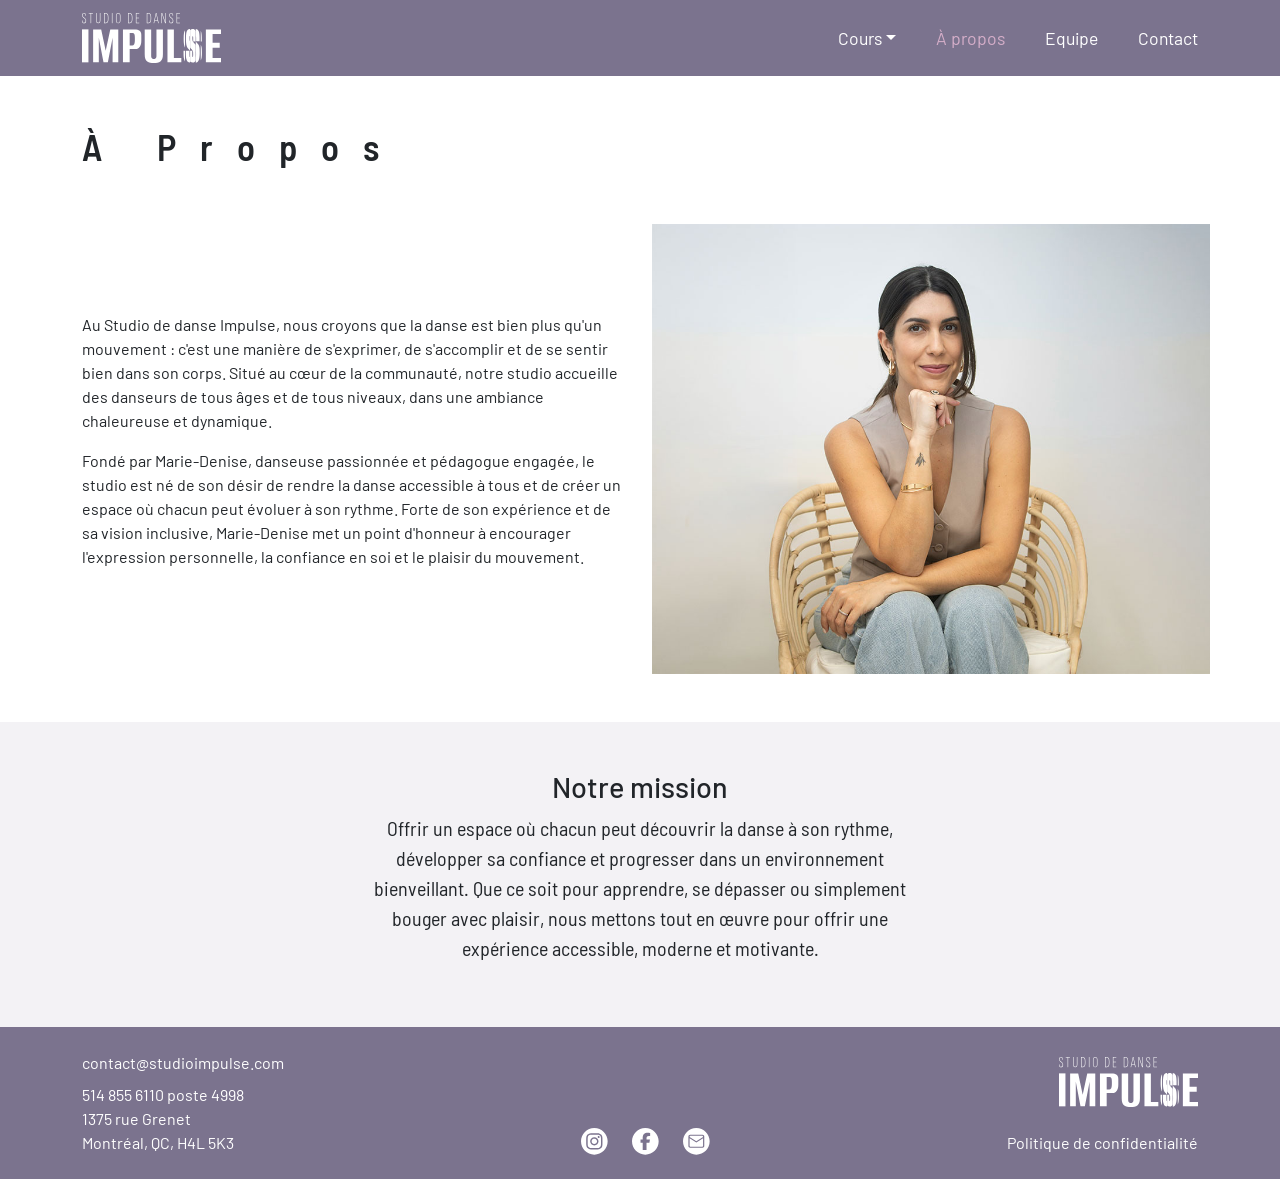
==== a-propos.html @ 543e5b4c "Ajout de la page A-Propos : création de la structure et stylisation des sections d’introduction et m" ====
<!DOCTYPE html>
<html lang="fr">

<head>
    <meta charset="UTF-8">
    <meta name="viewport" content="width=device-width, initial-scale=1.0">
    <title>Impulse Accueil</title>
    <!-- Bootstrap CSS -->
    <link href="https://cdn.jsdelivr.net/npm/bootstrap@5.3.8/dist/css/bootstrap.min.css" rel="stylesheet"
        integrity="sha384-sRIl4kxILFvY47J16cr9ZwB07vP4J8+LH7qKQnuqkuIAvNWLzeN8tE5YBujZqJLB" crossorigin="anonymous">
    <!-- Thème / Composants / Styles -->
    <link rel="stylesheet" href="styles/theme.css">
    <link rel="stylesheet" href="styles/components.css">
    <link rel="stylesheet" href="styles/style.css">
</head>

<body class="page-a-propos">
    <a href="#content" class="visually-hidden-focusable">Aller au contenu principal</a>
    <!-- HEADER (NAVBAR Bootstrap) -->
    <header class="header-dark">
        <nav class="navbar navbar-dark navbar-expand-md">
            <div class="container">
                <a class="navbar-brand" href="accueil.html">
                    <img src="images/Logo_Impulse_blanc.svg" alt="Logo du studio" height="50">
                </a>
                <button class="navbar-toggler" type="button" data-bs-toggle="collapse" data-bs-target="#navbarNav"
                    aria-controls="navbarNav" aria-expanded="false" aria-label="Basculer la navigation">
                    <span class="navbar-toggler-icon"></span>
                </button>

                <div class="collapse navbar-collapse" id="navbarNav">
                    <ul class="navbar-nav ms-auto">
                        <!-- add class "active" for the active page -->
                        <li class="nav-item dropdown">
                            <!-- role="button" -->
                            <a class="nav-link dropdown-toggle me-4" href="cours.html" role="button">Cours</a>
                            <div class="dropdown-menu">
                                <ul>
                                    <li><a class="dropdown-item" href="cours.html">Danse Créative</a></li>
                                    <li><a class="dropdown-item" href="cours.html">Parent-Enfant</a></li>
                                    <li><a class="dropdown-item" href="cours.html">Éveil à la danse</a></li>
                                    <li><a class="dropdown-item" href="cours.html">Ballet</a></li>
                                </ul>
                                <ul>
                                    <li><a class="dropdown-item" href="cours.html">Contemporaine</a></li>
                                    <li><a class="dropdown-item" href="cours.html">Jazz Moderne</a></li>
                                    <li><a class="dropdown-item" href="cours.html">Samba Brésilienne</a></li>
                                    <li><a class="dropdown-item" href="cours.html">Claquette</a></li>
                                </ul>
                                <ul>
                                    <li><a class="dropdown-item" href="cours.html">Krump</a></li>
                                    <li><a class="dropdown-item" href="cours.html">House</a></li>
                                    <li><a class="dropdown-item" href="hip-hop.html">Hip-Hop</a></li>
                                </ul>
                            </div>
                        </li>
                        <li class="nav-item">
                            <a class="nav-link me-4 active" href="a-propos.html">
                                À propos
                            </a>
                        </li>
                        <li class="nav-item">
                            <a class="nav-link me-4" href="accueil.html">
                                Equipe
                            </a>
                        </li>
                        <li class="nav-item">
                            <a class="nav-link pe-0" href="a-propos.html#contact">
                                Contact
                            </a>
                        </li>
                    </ul>
                </div>
            </div>
        </nav>
    </header>
    <!-- CONTENU PRINCIPAL -->
    <main id="content">
        <section class="intro py-5">
            <div class="container">
                <h2 class="pb-5 text-capitalize">À propos</h2>
                <div class="row">
                    <div class="col-12 col-md-6 d-flex flex-column justify-content-around">
                        <div>
                            <p>Au Studio de danse Impulse, nous croyons que la danse est bien plus qu'un mouvement : c'est une manière de s'exprimer, de s'accomplir et de se sentir bien dans son corps. Situé au cœur de la communauté, notre studio accueille des danseurs de tous âges et de tous niveaux, dans une ambiance chaleureuse et dynamique.</p>
                            <p>Fondé par Marie-Denise, danseuse passionnée et pédagogue engagée, le studio est né de son désir de rendre la danse accessible à tous et de créer un espace où chacun peut évoluer à son rythme. Forte de son expérience et de sa vision inclusive, Marie-Denise met un point d'honneur à encourager l'expression personnelle, la confiance en soi et le plaisir du mouvement.</p>
                        </div>
                    </div>
                    <div class="col-12 mb-3 col-md-6 mb-md-0">
                        <img src="images/directrice.jpg"
                            alt="Photo de Marie-Denise">
                    </div>
                </div>
            </div>
        </section>
        <section class="py-5 mission">
            <div class="container">
                <div class="row justify-content-center">
                    <div class="text-center col-6">
                        <h3>Notre mission</h3>
                        <p class="fs-5 fw-semi-bold special">Offrir un espace où chacun peut découvrir la danse à son rythme, développer sa confiance et progresser dans un environnement bienveillant. Que ce soit pour apprendre, se dépasser ou simplement bouger avec plaisir, nous mettons tout en œuvre pour offrir une expérience accessible, moderne et motivante.</p>
                    </div>
                </div>  
            </div>
        </section>

    </main>

    <footer class="py-4 text-white">
        <div class="container">
            <div
                class="d-flex gap-3 flex-column flex-md-row justify-content-between align-items-center align-items-md-end text-center">

                <div class="d-flex flex-column mb-3 mb-md-0 text-md-start">
                    <address class="mb-2">
                        <a href="mailto:contact@studioimpulse.com"
                            class="nav-link p-0 m-0">contact@studioimpulse.com</a>
                    </address>
                    <address class="mb-0">
                        <a href="tel:+15148556110" class="nav-link p-0 m-0">514 855 6110 poste 4998</a>
                        <p class="m-0">1375 rue Grenet <br>Montréal, QC, H4L 5K3</p>
                    </address>
                </div>

                <div class="d-flex flex-column mb-3 mb-md-0">
                    <div class="d-flex justify-content-center justify-content-md-start">
                        <a class="me-4" href="https://www.instagram.com/" target="_blank">
                            <img src="images/icones/Instagram.svg" alt="Icône Instagram">
                        </a>
                        <a class="me-4" href="https://www.facebook.com/" target="_blank">
                            <img src="images/icones/Facebook.svg" alt="Icône Facebook">
                        </a>
                        <a href="mailto:contact@studioimpulse.com">
                            <img src="images/icones/Courriel.svg" alt="Icône courriel">
                        </a>
                    </div>
                </div>

                <div class="d-flex gap-4 flex-column mb-3 mb-md-0 text-center text-md-end">
                    <div>
                        <img src="images/Logo_Impulse_blanc.svg" alt="Logo du studio" height="50">
                    </div>
                    <div>
                        <a href="#" class="nav-link p-0 m-0">Politique de confidentialité</a>
                    </div>
                </div>

            </div>
        </div>
    </footer>

    <script src="https://cdn.jsdelivr.net/npm/bootstrap@5.3.8/dist/js/bootstrap.bundle.min.js"
        integrity="sha384-FKyoEForCGlyvwx9Hj09JcYn3nv7wiPVlz7YYwJrWVcXK/BmnVDxM+D2scQbITxI"
        crossorigin="anonymous"></script>
</body>

</html>
---- styles/theme.css ----
@import url('https://fonts.googleapis.com/css2?family=Barlow+Semi+Condensed:ital,wght@0,100;0,200;0,300;0,400;0,500;0,600;0,700;0,800;0,900;1,100;1,200;1,300;1,400;1,500;1,600;1,700;1,800;1,900&family=Barlow:ital,wght@0,100;0,200;0,300;0,400;0,500;0,600;0,700;0,800;0,900;1,100;1,200;1,300;1,400;1,500;1,600;1,700;1,800;1,900&display=swap');

:root {
  /* === Palette de couleurs === */
  --bs-primary: #89809E;
  --bs-primary-rgb: 137, 128, 158;
  --bs-primary-color: #89809E;

  --bs-secondary: #CB9ABC;
  --bs-secondary-rgb: 203, 154, 188;
  --bs-secondary-color: #CB9ABC;
  --bs-secondary-color-rgb: 203, 154, 188;

  --bs-emphasis-color: #9434EE;
  --bs-emphasis-color-rgb: 148, 52, 238;

  --gradient-tertiary: linear-gradient(.25turn, #FFF1FD 0%, #F849C1 50%, #6F2CFF 100%);
  --light-secondary: color-mix(in srgb, var(--bs-secondary), white 20%);
  --light-primary: color-mix(in srgb, var(--bs-primary), white 20%);
  --light-bg-primary: color-mix(in srgb, var(--bs-primary), white 90%);

  --bs-light-rgb: 255, 255, 255;

  /* === Typographie === */
  --font-titres: "Barlow Semi Condensed", sans-serif;
  --bs-body-font-family: "Barlow", sans-serif;
  --bs-btn-font-family: "Barlow Semi Condensed", sans-serif;

  --bs-border-radius: 1px;


}
---- styles/components.css ----
/* montrer le dropdown au survol */
.nav-item.dropdown:hover .dropdown-menu {
    display: flex;
    margin-top: 0;
}

.navbar {
    --bs-navbar-color: var(--bs-white);
    --bs-navbar-hover-color: var(--bs-emphasis-color);
    --bs-nav-link-font-size: 1.1rem;
    --bs-navbar-active-color: var(--light-secondary);
}

.nav-link:hover,
/* .nav-link.active, */
.dropdown-item:hover {
    color: var(--bs-emphasis-color);
    text-decoration: underline;
    text-underline-offset: 3px;
    text-decoration-thickness: 2px;
}

.btn {
    --bs-btn-padding-x: 1.5rem;
    --bs-btn-padding-y: 0.5rem;
    --bs-btn-font-size: 1.1rem;
    letter-spacing: 1.5px;
    min-width: 200px;
}

.btn-light {
    --bs-btn-bg: var(--bs-secondary-color);
    --bs-btn-border-color: var(--bs-secondary-color);
    --bs-btn-hover-bg: var(--bs-secondary-color);
    --bs-btn-hover-border-color: var(--bs-emphasis-color);
    --bs-btn-focus-shadow-rgb: var(--bs-tertiary-color-rgb);
    --bs-btn-active-color: var(--bs-btn-hover-color);
    --bs-btn-active-bg: var(--bs-white);
    --bs-btn-active-border-color: var(--bs-emphasis-color);
}

.btn-primary {
    --bs-btn-color: black;
    --bs-btn-bg: var(--bs-primary);
    --bs-btn-border-color: var(--bs-primary);
    --bs-btn-hover-color: var(--bs-white);
    --bs-btn-hover-bg: var(--bs-primary);
    --bs-btn-hover-border-color: var(--bs-emphasis-color);
    --bs-btn-focus-shadow-rgb: var(--bs-tertiary-color-rgb);
    --bs-btn-active-color: var(--bs-btn-hover-color);
    --bs-btn-active-bg: var(--bs-btn-hover-bg);
    --bs-btn-active-border-color: var(--bs-emphasis-color);
}

.btn-dark {
    border: none;
    --bs-btn-hover-border-color: none;
}

.table {
    --bs-table-color: var(--bs-body-color);
}

th{
    white-space: nowrap!important;
}
---- styles/style.css ----
h1 {
    font-family: var(--font-titres);
    letter-spacing: -1px;
    display: inline-block;
    background: var(--gradient-tertiary);
    background-clip: text;
    -webkit-background-clip: text;
    /* For compatibility */
    color: transparent;
}

h2 {
    font-family: var(--font-titres);
    letter-spacing: 1.5rem;
    font-size: 2.3rem;
    font-weight: 600;
}

h3 {
    font-size: 1.8rem;
}

h4 {
    font-size: 1.2rem;
}

a {
    text-decoration: none;
}

.gradient-on-hover:hover {
    color: transparent;
    background: var(--gradient-tertiary);
    background-clip: text;
}

.dropdown-menu {
    & ul {
        list-style: none;
        padding: 0;
    }

    & .dropdown-item:hover {
        color: var(--bs-emphasis-color) !important;
    }
}

.page-accueil header {
    z-index: 10;
    position: relative;
}

.banniere {
    height: 550px;
    padding-top: 220px;
    position: absolute;
    top: 0;
    width: 100%;
    z-index: 1;
    background-image: url(../images/banniere.jpg);
    background-position: center;
    background-size: cover;
    background-color: rgba(24, 0, 55, 0.5);
    background-blend-mode: multiply;
}

.link {
        display: block;
        color: black;
        font-size: 1.5rem;
        font-weight: 500;
        transition: 0.3s;
}

.link:hover {
        background: var(--gradient-tertiary);
        background-clip: text;
        -webkit-background-clip: text;
        color: transparent;
}

.services {
    margin-top: 550px;

    & .services__row {
        border-bottom: 1px solid var(--bs-primary);
    }

    & .services__element {
        position: relative;
        top: 21px;
    }

    & .services__fleche {
        width: 1320px;
        float: right;
        filter: opacity(50%);
    }

    & .link{
    margin-bottom: -20px;   
    }
}

.pourquoi__card {
    width: 27%;
    height: 200px;
}

.pourquoi__card--img {
    background-position: center;
    background-size: cover;
}

.pourquoi__card--img:nth-of-type(2) {
    background-image: url(../images/choix-equipe.jpg)
}

.pourquoi__card--img:nth-of-type(4) {
    background-image: url(../images/choix-ages.png);
}

.pourquoi__card--img:nth-of-type(6) {
    background-image: url(../images/choix-dynamique.jpg);
}

@media only screen and (max-width: 1000px) {
    .pourquoi__card {
        width: 45%;
    }

    .pourquoi__card:nth-of-type(1) {
        order: 1;
    }

    .pourquoi__card:nth-of-type(2) {
        order: 3;
    }

    .pourquoi__card:nth-of-type(3) {
        order: 5;
    }

    .pourquoi__card:nth-of-type(4) {
        order: 2;
    }

    .pourquoi__card:nth-of-type(5) {
        order: 4;
    }

    .pourquoi__card:nth-of-type(6) {
        order: 6;
    }
}

.citation {
    & .citation__text {
        font-size: 1.3rem;
        border-bottom: 5px solid var(--light-secondary);
    }

    & .citation__image {
        width: 100px;
        height: 100px;
        border-radius: 50px;
        overflow: hidden;
    }

    & img {
        width: 100px;
    }
}

footer,
.header-dark {
    background-color: color-mix(in srgb, var(--bs-primary), black 10%);
}

.courses-card {
    width: 330px;
    height: 200px;
    background-color: white;
    padding: 10px;
}

.page-cours,
.mission{
    background-color: var(--light-bg-primary);
}

.courses-card--img {
    background-size: contain;
    background-position: center;
    background-repeat: no-repeat;
}

.courses-card--img:nth-of-type(2) {
    background-image: url(../images/images-cours/ballet.svg);
}

.courses-card--img:nth-of-type(6) {
    background-image: url(../images/images-cours/hip-hop1.svg);
}

.courses-card--img:nth-of-type(7) {
    background-image: url(../images/images-cours/claquette.svg);
}

.courses-card--img:nth-of-type(11) {
    background-image: url(../images/images-cours/jazz-2.svg);
}

.courses-card--img:nth-of-type(13) {
    background-image: url(../images/images-cours/Jazz.svg);
}

.courses-card--img:nth-of-type(15) {
    background-image: url(../images/images-cours/ballet-2.svg);
}
.courses-card--img:nth-of-type(17) {
    background-image: url(../images/images-cours/hip-hop2.svg);
}

@media only screen and (max-width: 1045px) { 
    .courses-card:nth-of-type(13),
    .courses-card--img:nth-of-type(17) {
        display: none;
    }
}

@media only screen and (max-width: 699px) { 
    .courses-card--img:nth-of-type(7) {
        display: none;
    }
}

.intro {
    & .intro__titre {
        width: 300px;
        flex-shrink: 0;
    }

    & .intro__decoration{
    width: auto;
    overflow: hidden;
    }

    & .intro__infos {
    background-color: var(--light-secondary);
    }

    & img{
        max-height: 450px;
    }
}

.t-niveau {
    white-space: nowrap!important;

    & h4 {
    margin-bottom: 0;
    }
}

.t-head,
.t-notes {
font-weight: 400;
font-size: 14px;
}

@media (max-width: 768px) {
    thead {
        display: none;
    }

    table, 
    tbody, 
    tr, 
    td {
        display: block;
        width: 100%;
    }

    tr {
        margin-bottom: 1.5rem;
        padding: 1rem;
        border-radius: 10px;
        border: 1px solid var(--light-primary);
    }

    td:not(.t-niveau) {
        padding: 0.3rem 0;
        display: flex;
        gap: 1rem;
        justify-content: space-between;
    }

    td::before {
        content: attr(data-label);
        font-weight: 600;
        color: var(--bs-primary);
    }
}

.special {
    font-family: "Barlow Semi Condensed", sans-serif;
}
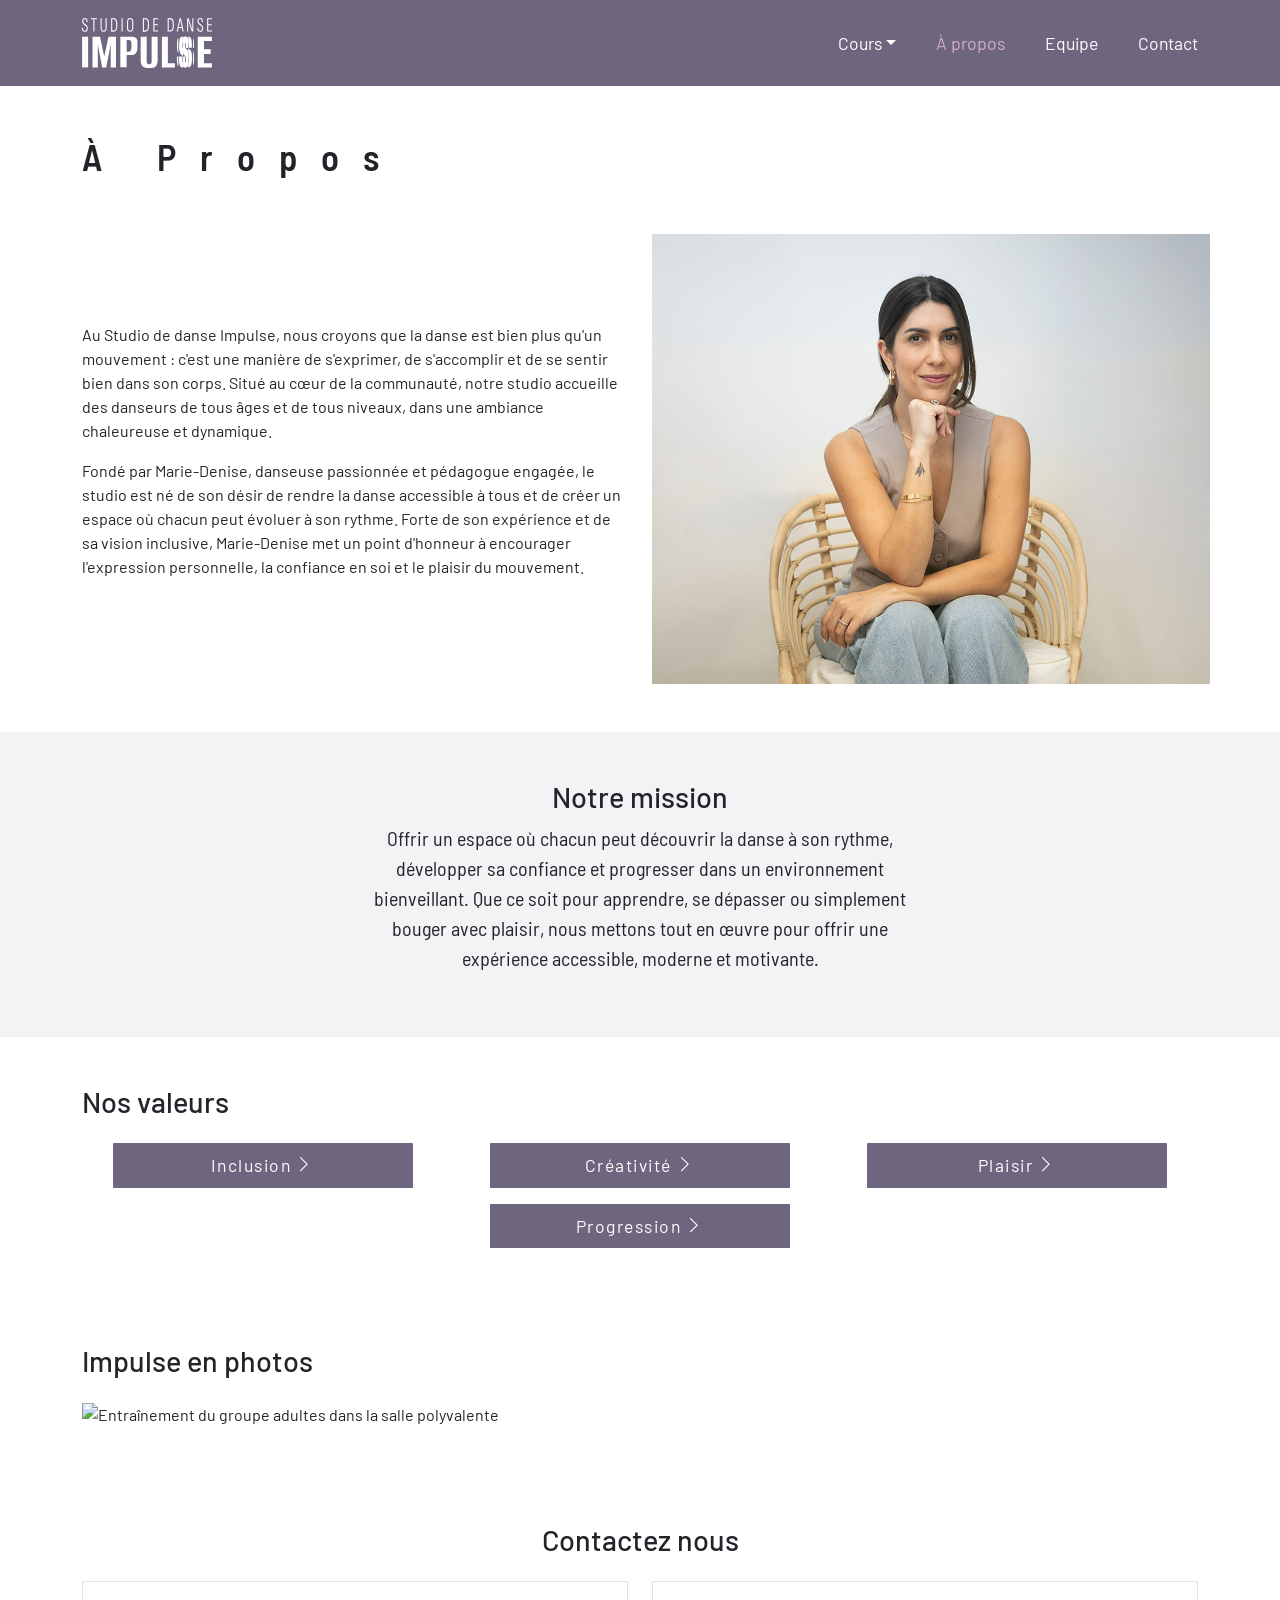
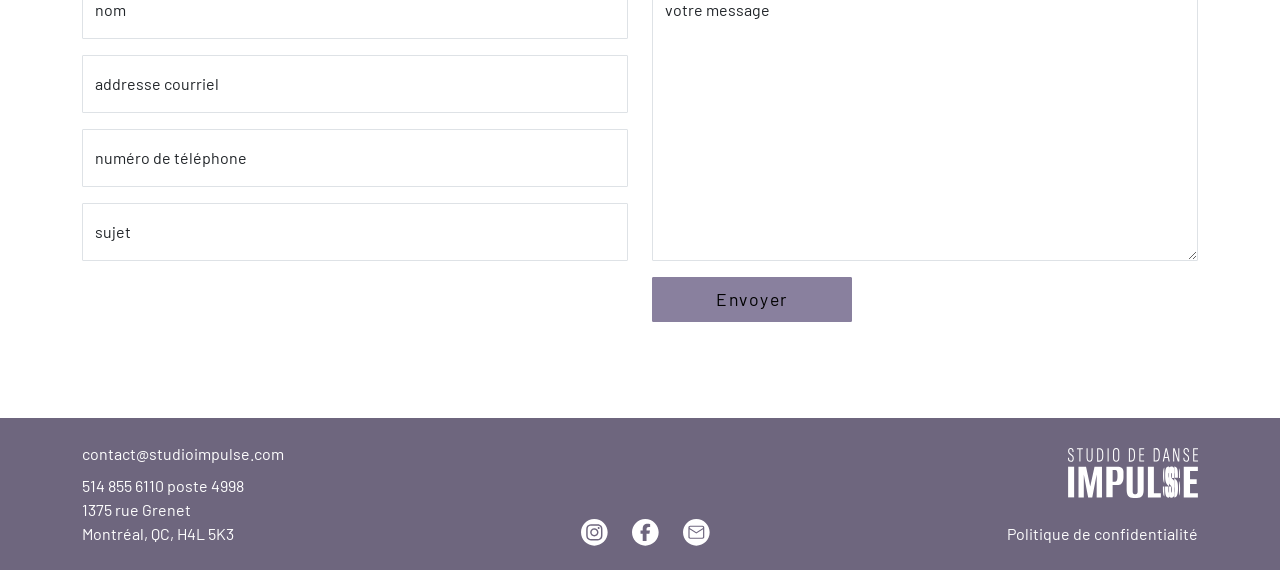
==== commit 2f952ac0: "Ajout et stylisation des sections: Valeurs, Galerie et Formulaire de contact" ====
--- a/a-propos.html
+++ b/a-propos.html
@@ -4,10 +4,14 @@
 <head>
     <meta charset="UTF-8">
     <meta name="viewport" content="width=device-width, initial-scale=1.0">
-    <title>Impulse Accueil</title>
+    <title>Impulse À propos</title>
+    <link rel="icon" type="image/x-icon" href="/images/icones/icone-s.svg">
     <!-- Bootstrap CSS -->
     <link href="https://cdn.jsdelivr.net/npm/bootstrap@5.3.8/dist/css/bootstrap.min.css" rel="stylesheet"
         integrity="sha384-sRIl4kxILFvY47J16cr9ZwB07vP4J8+LH7qKQnuqkuIAvNWLzeN8tE5YBujZqJLB" crossorigin="anonymous">
+    <!-- Bootstrap Icones -->
+    <link href="https://cdn.jsdelivr.net/npm/bootstrap-icons@1.11.3/font/bootstrap-icons.css" rel="stylesheet">
+
     <!-- Thème / Composants / Styles -->
     <link rel="stylesheet" href="styles/theme.css">
     <link rel="stylesheet" href="styles/components.css">
@@ -82,13 +86,19 @@
                 <div class="row">
                     <div class="col-12 col-md-6 d-flex flex-column justify-content-around">
                         <div>
-                            <p>Au Studio de danse Impulse, nous croyons que la danse est bien plus qu'un mouvement : c'est une manière de s'exprimer, de s'accomplir et de se sentir bien dans son corps. Situé au cœur de la communauté, notre studio accueille des danseurs de tous âges et de tous niveaux, dans une ambiance chaleureuse et dynamique.</p>
-                            <p>Fondé par Marie-Denise, danseuse passionnée et pédagogue engagée, le studio est né de son désir de rendre la danse accessible à tous et de créer un espace où chacun peut évoluer à son rythme. Forte de son expérience et de sa vision inclusive, Marie-Denise met un point d'honneur à encourager l'expression personnelle, la confiance en soi et le plaisir du mouvement.</p>
+                            <p>Au Studio de danse Impulse, nous croyons que la danse est bien plus qu'un mouvement :
+                                c'est une manière de s'exprimer, de s'accomplir et de se sentir bien dans son corps.
+                                Situé au cœur de la communauté, notre studio accueille des danseurs de tous âges et de
+                                tous niveaux, dans une ambiance chaleureuse et dynamique.</p>
+                            <p>Fondé par Marie-Denise, danseuse passionnée et pédagogue engagée, le studio est né de son
+                                désir de rendre la danse accessible à tous et de créer un espace où chacun peut évoluer
+                                à son rythme. Forte de son expérience et de sa vision inclusive, Marie-Denise met un
+                                point d'honneur à encourager l'expression personnelle, la confiance en soi et le plaisir
+                                du mouvement.</p>
                         </div>
                     </div>
                     <div class="col-12 mb-3 col-md-6 mb-md-0">
-                        <img src="images/directrice.jpg"
-                            alt="Photo de Marie-Denise">
+                        <img src="images/directrice.jpg" alt="Photo de Marie-Denise">
                     </div>
                 </div>
             </div>
@@ -96,17 +106,207 @@
         <section class="py-5 mission">
             <div class="container">
                 <div class="row justify-content-center">
-                    <div class="text-center col-6">
+                    <div class="text-center col-10 col-md-6">
                         <h3>Notre mission</h3>
-                        <p class="fs-5 fw-semi-bold special">Offrir un espace où chacun peut découvrir la danse à son rythme, développer sa confiance et progresser dans un environnement bienveillant. Que ce soit pour apprendre, se dépasser ou simplement bouger avec plaisir, nous mettons tout en œuvre pour offrir une expérience accessible, moderne et motivante.</p>
-                    </div>
-                </div>  
+                        <p class="fs-5 fw-semi-bold special">Offrir un espace où chacun peut découvrir la danse à son
+                            rythme, développer sa confiance et progresser dans un environnement bienveillant. Que ce
+                            soit pour apprendre, se dépasser ou simplement bouger avec plaisir, nous mettons tout en
+                            œuvre pour offrir une expérience accessible, moderne et motivante.</p>
+                    </div>
+                </div>
+            </div>
+        </section>
+        <section class="valeurs py-5">
+            <div class="container">
+                <h3 class="mb-4">Nos valeurs</h3>
+
+                <div class="d-flex flex-wrap gap-3 justify-content-around">
+
+
+                    <div class="valeurs__item">
+                        <button class="btn valeurs__btn d-flex gap-1 justify-content-center" data-bs-toggle="collapse"
+                            data-bs-target="#inclusion" aria-expanded="false">
+                            <span>Inclusion</span>
+                            <i class="bi bi-chevron-right valeurs__arrow"></i>
+                        </button>
+
+                        <div class="collapse valeurs__content" id="inclusion">
+                            <div class="p-3 ">
+                                la danse pour tous, peu importe l'âge ou le niveau.
+                            </div>
+                        </div>
+                    </div>
+                    <div class="valeurs__item">
+                        <button class="btn valeurs__btn d-flex gap-1 justify-content-center" data-bs-toggle="collapse"
+                            data-bs-target="#creativite" aria-expanded="false">
+                            <span>Créativité</span>
+                            <i class="bi bi-chevron-right valeurs__arrow"></i>
+                        </button>
+
+                        <div class="collapse valeurs__content" id="creativite">
+                            <div class="p-3 ">
+                                encourager chacun à trouver son style et s'exprimer librement.
+                            </div>
+                        </div>
+                    </div>
+                    <div class="valeurs__item">
+                        <button class="btn valeurs__btn d-flex gap-1 justify-content-center" data-bs-toggle="collapse"
+                            data-bs-target="#plaisir" aria-expanded="false">
+                            <span>Plaisir</span>
+                            <i class="bi bi-chevron-right valeurs__arrow"></i>
+                        </button>
+
+                        <div class="collapse valeurs__content" id="plaisir">
+                            <div class="p-3 ">
+                                apprendre dans une ambiance positive et motivante.
+                            </div>
+                        </div>
+                    </div>
+                    <div class="valeurs__item">
+                        <button class="btn valeurs__btn d-flex gap-1 justify-content-center" data-bs-toggle="collapse"
+                            data-bs-target="#progression" aria-expanded="false">
+                            <span>Progression</span>
+                            <i class="bi bi-chevron-right valeurs__arrow"></i>
+                        </button>
+
+                        <div class="collapse valeurs__content" id="progression">
+                            <div class="p-3 ">
+                                accompagner chaque danseur dans l'atteinte de ses objectifs personnels.
+                            </div>
+                        </div>
+                    </div>
+                </div>
+
+            </div>
+        </section>
+        <section class="py-5 galerie">
+            <div class="container">
+                <h3 class="mb-4">Impulse en photos</h3>
+                <div id="carouselExampleIndicators" class="carousel slide">
+                    <div class="carousel-indicators">
+                        <button type="button" data-bs-target="#carouselExampleIndicators" data-bs-slide-to="0"
+                            class="active" aria-current="true" aria-label="Slide 1"></button>
+                        <button type="button" data-bs-target="#carouselExampleIndicators" data-bs-slide-to="1"
+                            aria-label="Slide 2"></button>
+                        <button type="button" data-bs-target="#carouselExampleIndicators" data-bs-slide-to="2"
+                            aria-label="Slide 3"></button>
+                        <button type="button" data-bs-target="#carouselExampleIndicators" data-bs-slide-to="3"
+                            aria-label="Slide 4"></button>
+                        <button type="button" data-bs-target="#carouselExampleIndicators" data-bs-slide-to="4"
+                            aria-label="Slide 5"></button>
+                        <button type="button" data-bs-target="#carouselExampleIndicators" data-bs-slide-to="5"
+                            aria-label="Slide 6"></button>
+                    </div>
+                    <div class="carousel-inner">
+                        <div class="carousel-item active">
+                            <img src="images/galerie/galerie-1.jpg" class="d-block w-100"
+                                alt="Entraînement du groupe adultes dans la salle polyvalente">
+                        </div>
+                        <div class="carousel-item">
+                            <img src="images/galerie/galerie-2.jpg" class="d-block w-100"
+                                alt="Jeunes ballerines en tutus roses">
+                        </div>
+                        <div class="carousel-item">
+                            <img src="images/galerie/galerie-3.jpg" class="d-block w-100"
+                                alt="Femmes dansant le flamenco">
+                        </div>
+                        <div class="carousel-item">
+                            <img src="images/galerie/galerie-4.jpg" class="d-block w-100"
+                                alt="Entraînement du groupe tous âges">
+                        </div>
+                        <div class="carousel-item">
+                            <img src="images/galerie/galerie-5.jpg" class="d-block w-100"
+                                alt="Cours de ballet intermédiaire">
+                        </div>
+                        <div class="carousel-item">
+                            <img src="images/galerie/galerie-6.jpg" class="d-block w-100"
+                                alt="Cours de hip-hop pour adolescents">
+                        </div>
+
+                    </div>
+                    <button class="carousel-control-prev" type="button" data-bs-target="#carouselExampleIndicators"
+                        data-bs-slide="prev">
+                        <span class="" aria-hidden="true"></span>
+                        <span class="visually-hidden">Previous</span>
+                    </button>
+                    <button class="carousel-control-next" type="button" data-bs-target="#carouselExampleIndicators"
+                        data-bs-slide="next">
+                        <span class="" aria-hidden="true"></span>
+                        <span class="visually-hidden">Next</span>
+                    </button>
+                </div>
+            </div>
+        </section>
+        <section class="py-5" id="contact">
+            <div class="container">
+                <h3 class="text-center mb-4">Contactez nous</h3>
+                <form action="">
+                    <div class="row  align-items-stretch">
+                        <div class="col-md">
+                            <div class="form-floating mb-3">
+                                <input type="text" class="form-control" id="nom" placeholder="Saisissez votre nom"
+                                    required>
+                                <label for="nom">nom</label>
+                            </div>
+                            <div class="form-floating mb-3">
+                                <input type="email" class="form-control" id="email" placeholder="courriel@example.com"
+                                    required>
+                                <label for="email">addresse courriel</label>
+                            </div>
+                            <div class="form-floating mb-3">
+                                <input type="tel" class="form-control" id="phone" placeholder="Telephone">
+                                <label for="phone">numéro de téléphone</label>
+                            </div>
+                            <div class="form-floating mb-3">
+                                <input type="text" class="form-control" id="sujet" placeholder="Sujet de votre message">
+                                <label for="sujet">sujet</label>
+                            </div>
+                        </div>
+                        <div class="col-md">
+                            <div class="form-floating mb-3">
+                                <textarea name="message" class="form-control" id="message"
+                                    placeholder="Saisissez votre message" required></textarea>
+                                <label for="message">votre message</label>
+                            </div>
+                        </div>
+                    </div>
+                    <div class="row">
+                        <div class="col-md"></div>
+                        <div class="col-md">
+                            <button type="submit" class="btn btn-primary gradient-on-hover">Envoyer</button>
+                        </div>
+                    </div>
+                </form>
+                <div class="modal fade" id="confirmationModal" tabindex="-1" aria-hidden="true">
+                    <div class="modal-dialog modal-dialog-centered">
+                        <div class="modal-content">
+                            <div class="modal-header">
+                                <h5 class="modal-title">Message envoyé</h5>
+                                <button type="button" class="btn-close" data-bs-dismiss="modal"
+                                    aria-label="Fermer"></button>
+                            </div>
+                            <div class="modal-body">
+                                <p>
+                                    Nous avons bien reçu votre message.<br>
+                                    Merci de nous avoir contactés.
+                                    Nous vous répondrons dans les plus brefs délais.
+                                </p>
+                            </div>
+                            <div class="modal-footer">
+                                <button type="button" class="btn btn-primary" data-bs-dismiss="modal">
+                                    Fermer
+                                </button>
+                            </div>
+                        </div>
+                    </div>
+                </div>
+
             </div>
         </section>
 
     </main>
 
-    <footer class="py-4 text-white">
+    <footer class="py-4 mt-5 text-white">
         <div class="container">
             <div
                 class="d-flex gap-3 flex-column flex-md-row justify-content-between align-items-center align-items-md-end text-center">
@@ -152,6 +352,17 @@
     <script src="https://cdn.jsdelivr.net/npm/bootstrap@5.3.8/dist/js/bootstrap.bundle.min.js"
         integrity="sha384-FKyoEForCGlyvwx9Hj09JcYn3nv7wiPVlz7YYwJrWVcXK/BmnVDxM+D2scQbITxI"
         crossorigin="anonymous"></script>
+    <!-- pour faire apparaitre le modal de confirmation de soumission du formulaire de contact -->
+    <script>
+        document.querySelector('form')
+            .addEventListener('submit', e => {
+                e.preventDefault();
+                bootstrap.Modal
+                    .getOrCreateInstance('#confirmationModal')
+                    .show();
+            });
+    </script>
+
 </body>
 
 </html>
--- a/styles/theme.css
+++ b/styles/theme.css
@@ -18,6 +18,7 @@
   --light-secondary: color-mix(in srgb, var(--bs-secondary), white 20%);
   --light-primary: color-mix(in srgb, var(--bs-primary), white 20%);
   --light-bg-primary: color-mix(in srgb, var(--bs-primary), white 90%);
+  --dark-bg-primary: color-mix(in srgb, var(--bs-primary), black 20%);
 
   --bs-light-rgb: 255, 255, 255;
 
--- a/styles/components.css
+++ b/styles/components.css
@@ -63,4 +63,19 @@
 
 th{
     white-space: nowrap!important;
+}
+
+.carousel-indicators [data-bs-target]{
+    border: none;
+    width: 10px;
+    height: 10px;
+    border-radius: 5px;
+    margin: 0 5px;
+}
+
+.visually-hidden{
+    color: black;
+}
+.form-floating textarea.form-control {
+  min-height: 280px;
 }
--- a/styles/style.css
+++ b/styles/style.css
@@ -51,7 +51,7 @@
 }
 
 .banniere {
-    height: 550px;
+    height: 600px;
     padding-top: 220px;
     position: absolute;
     top: 0;
@@ -65,22 +65,22 @@
 }
 
 .link {
-        display: block;
-        color: black;
-        font-size: 1.5rem;
-        font-weight: 500;
-        transition: 0.3s;
+    display: block;
+    color: black;
+    font-size: 1.5rem;
+    font-weight: 500;
+    transition: 0.3s;
 }
 
 .link:hover {
-        background: var(--gradient-tertiary);
-        background-clip: text;
-        -webkit-background-clip: text;
-        color: transparent;
+    background: var(--gradient-tertiary);
+    background-clip: text;
+    -webkit-background-clip: text;
+    color: transparent;
 }
 
 .services {
-    margin-top: 550px;
+    margin-top: 600px;
 
     & .services__row {
         border-bottom: 1px solid var(--bs-primary);
@@ -97,8 +97,8 @@
         filter: opacity(50%);
     }
 
-    & .link{
-    margin-bottom: -20px;   
+    & .link {
+        margin-bottom: -20px;
     }
 }
 
@@ -174,7 +174,14 @@
 
 footer,
 .header-dark {
-    background-color: color-mix(in srgb, var(--bs-primary), black 10%);
+    background-color: var(--dark-bg-primary);
+    padding: 5px 0;
+}
+
+.header-dark {
+    & .nav-link:hover {
+        color: var(--light-secondary);
+    }
 }
 
 .courses-card {
@@ -185,7 +192,7 @@
 }
 
 .page-cours,
-.mission{
+.mission {
     background-color: var(--light-bg-primary);
 }
 
@@ -218,18 +225,19 @@
 .courses-card--img:nth-of-type(15) {
     background-image: url(../images/images-cours/ballet-2.svg);
 }
+
 .courses-card--img:nth-of-type(17) {
     background-image: url(../images/images-cours/hip-hop2.svg);
 }
 
-@media only screen and (max-width: 1045px) { 
+@media only screen and (max-width: 1045px) {
     .courses-card:nth-of-type(13),
     .courses-card--img:nth-of-type(17) {
         display: none;
     }
 }
 
-@media only screen and (max-width: 699px) { 
+@media only screen and (max-width: 699px) {
     .courses-card--img:nth-of-type(7) {
         display: none;
     }
@@ -241,32 +249,32 @@
         flex-shrink: 0;
     }
 
-    & .intro__decoration{
-    width: auto;
-    overflow: hidden;
+    & .intro__decoration {
+        width: auto;
+        overflow: hidden;
     }
 
     & .intro__infos {
-    background-color: var(--light-secondary);
-    }
-
-    & img{
+        background-color: var(--light-secondary);
+    }
+
+    & img {
         max-height: 450px;
     }
 }
 
 .t-niveau {
-    white-space: nowrap!important;
+    white-space: nowrap !important;
 
     & h4 {
-    margin-bottom: 0;
+        margin-bottom: 0;
     }
 }
 
 .t-head,
 .t-notes {
-font-weight: 400;
-font-size: 14px;
+    font-weight: 400;
+    font-size: 14px;
 }
 
 @media (max-width: 768px) {
@@ -274,9 +282,9 @@
         display: none;
     }
 
-    table, 
-    tbody, 
-    tr, 
+    table,
+    tbody,
+    tr,
     td {
         display: block;
         width: 100%;
@@ -305,4 +313,34 @@
 
 .special {
     font-family: "Barlow Semi Condensed", sans-serif;
+}
+
+.valeurs__item {
+    position: relative;
+}
+
+.valeurs__btn {
+    background-color: var(--dark-bg-primary);
+    /* border: none; */
+    color: white;
+    width: 300px;
+}
+
+.valeurs__btn:hover,
+.valeurs__btn:active{
+    background-color: var(--bs-primary) !important;
+    color: white !important;
+}
+
+.valeurs__arrow {
+    transition: transform 0.25s ease;
+}
+
+button[aria-expanded="true"] .value-arrow {
+    transform: translateY(5px) rotate(90deg);
+}
+
+.valeurs__content {
+    width: 300px;
+    background: var(--light-bg-primary);
 }
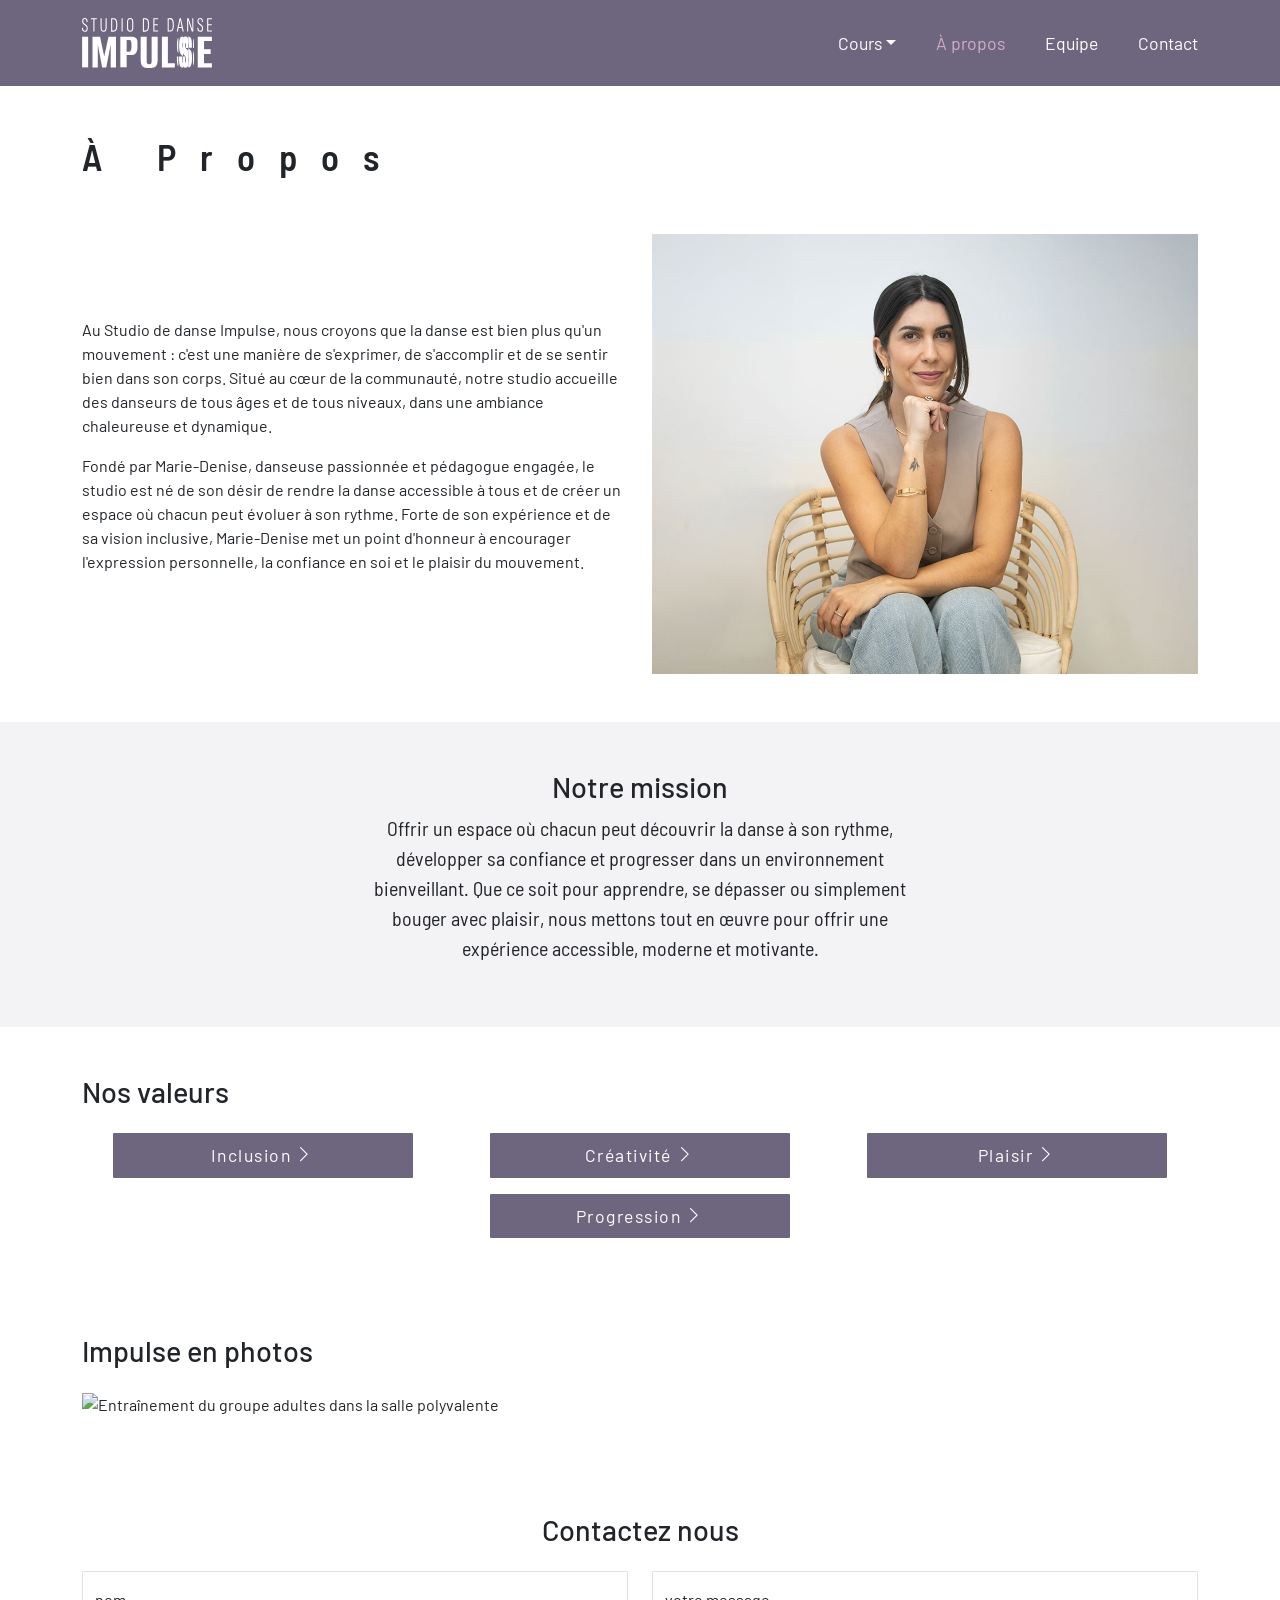
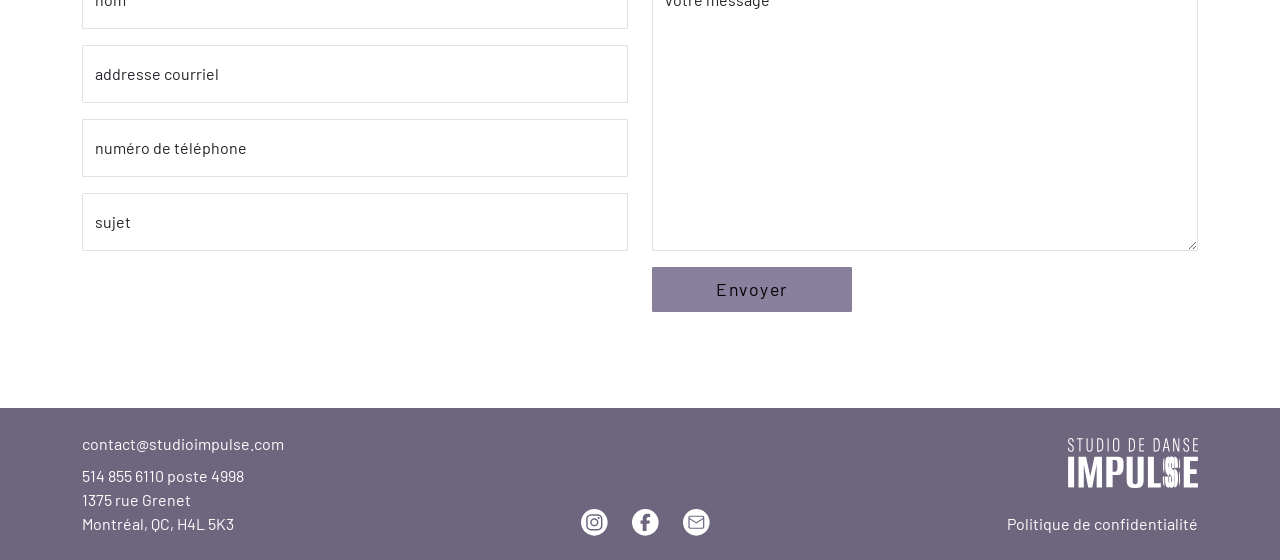
==== commit 39b94f99: "Correction du responsive de photo" ====
--- a/a-propos.html
+++ b/a-propos.html
@@ -24,7 +24,7 @@
     <header class="header-dark">
         <nav class="navbar navbar-dark navbar-expand-md">
             <div class="container">
-                <a class="navbar-brand" href="accueil.html">
+                <a class="navbar-brand" href="index.html">
                     <img src="images/Logo_Impulse_blanc.svg" alt="Logo du studio" height="50">
                 </a>
                 <button class="navbar-toggler" type="button" data-bs-toggle="collapse" data-bs-target="#navbarNav"
@@ -64,7 +64,7 @@
                             </a>
                         </li>
                         <li class="nav-item">
-                            <a class="nav-link me-4" href="accueil.html">
+                            <a class="nav-link me-4" href="index.html">
                                 Equipe
                             </a>
                         </li>
@@ -98,7 +98,7 @@
                         </div>
                     </div>
                     <div class="col-12 mb-3 col-md-6 mb-md-0">
-                        <img src="images/directrice.jpg" alt="Photo de Marie-Denise">
+                        <img class="intro__photo" src="images/directrice.jpg" alt="Photo de Marie-Denise">
                     </div>
                 </div>
             </div>
@@ -122,7 +122,6 @@
 
                 <div class="d-flex flex-wrap gap-3 justify-content-around">
 
-
                     <div class="valeurs__item">
                         <button class="btn valeurs__btn d-flex gap-1 justify-content-center" data-bs-toggle="collapse"
                             data-bs-target="#inclusion" aria-expanded="false">
@@ -131,7 +130,7 @@
                         </button>
 
                         <div class="collapse valeurs__content" id="inclusion">
-                            <div class="p-3 ">
+                            <div class="p-3">
                                 la danse pour tous, peu importe l'âge ou le niveau.
                             </div>
                         </div>
@@ -144,7 +143,7 @@
                         </button>
 
                         <div class="collapse valeurs__content" id="creativite">
-                            <div class="p-3 ">
+                            <div class="p-3">
                                 encourager chacun à trouver son style et s'exprimer librement.
                             </div>
                         </div>
@@ -157,7 +156,7 @@
                         </button>
 
                         <div class="collapse valeurs__content" id="plaisir">
-                            <div class="p-3 ">
+                            <div class="p-3">
                                 apprendre dans une ambiance positive et motivante.
                             </div>
                         </div>
@@ -170,7 +169,7 @@
                         </button>
 
                         <div class="collapse valeurs__content" id="progression">
-                            <div class="p-3 ">
+                            <div class="p-3">
                                 accompagner chaque danseur dans l'atteinte de ses objectifs personnels.
                             </div>
                         </div>
@@ -237,11 +236,12 @@
                 </div>
             </div>
         </section>
+
         <section class="py-5" id="contact">
             <div class="container">
                 <h3 class="text-center mb-4">Contactez nous</h3>
-                <form action="">
-                    <div class="row  align-items-stretch">
+                <form action="#">
+                    <div class="row align-items-stretch">
                         <div class="col-md">
                             <div class="form-floating mb-3">
                                 <input type="text" class="form-control" id="nom" placeholder="Saisissez votre nom"
--- a/styles/theme.css
+++ b/styles/theme.css
@@ -28,6 +28,4 @@
   --bs-btn-font-family: "Barlow Semi Condensed", sans-serif;
 
   --bs-border-radius: 1px;
-
-
 }
--- a/styles/style.css
+++ b/styles/style.css
@@ -231,6 +231,7 @@
 }
 
 @media only screen and (max-width: 1045px) {
+
     .courses-card:nth-of-type(13),
     .courses-card--img:nth-of-type(17) {
         display: none;
@@ -258,8 +259,11 @@
         background-color: var(--light-secondary);
     }
 
-    & img {
+    & .intro__photo {
         max-height: 450px;
+        object-fit: cover;
+        object-position: center;
+        width: 100%;
     }
 }
 
@@ -309,6 +313,24 @@
         font-weight: 600;
         color: var(--bs-primary);
     }
+
+    .btn {
+        min-width: 125px;
+        --bs-btn-padding-x: 1rem;
+    }
+
+    .navbar-collapse {
+        position: absolute;
+        top: 76px;
+        left: 0;
+        width: 100%;
+        padding-left: 10px;
+        background-color: var(--dark-bg-primary);
+    }
+
+    .page-accueil .navbar-collapse {
+        background-color: rgba(0, 0, 0, 0.644);
+    }
 }
 
 .special {
@@ -327,7 +349,7 @@
 }
 
 .valeurs__btn:hover,
-.valeurs__btn:active{
+.valeurs__btn:active {
     background-color: var(--bs-primary) !important;
     color: white !important;
 }
